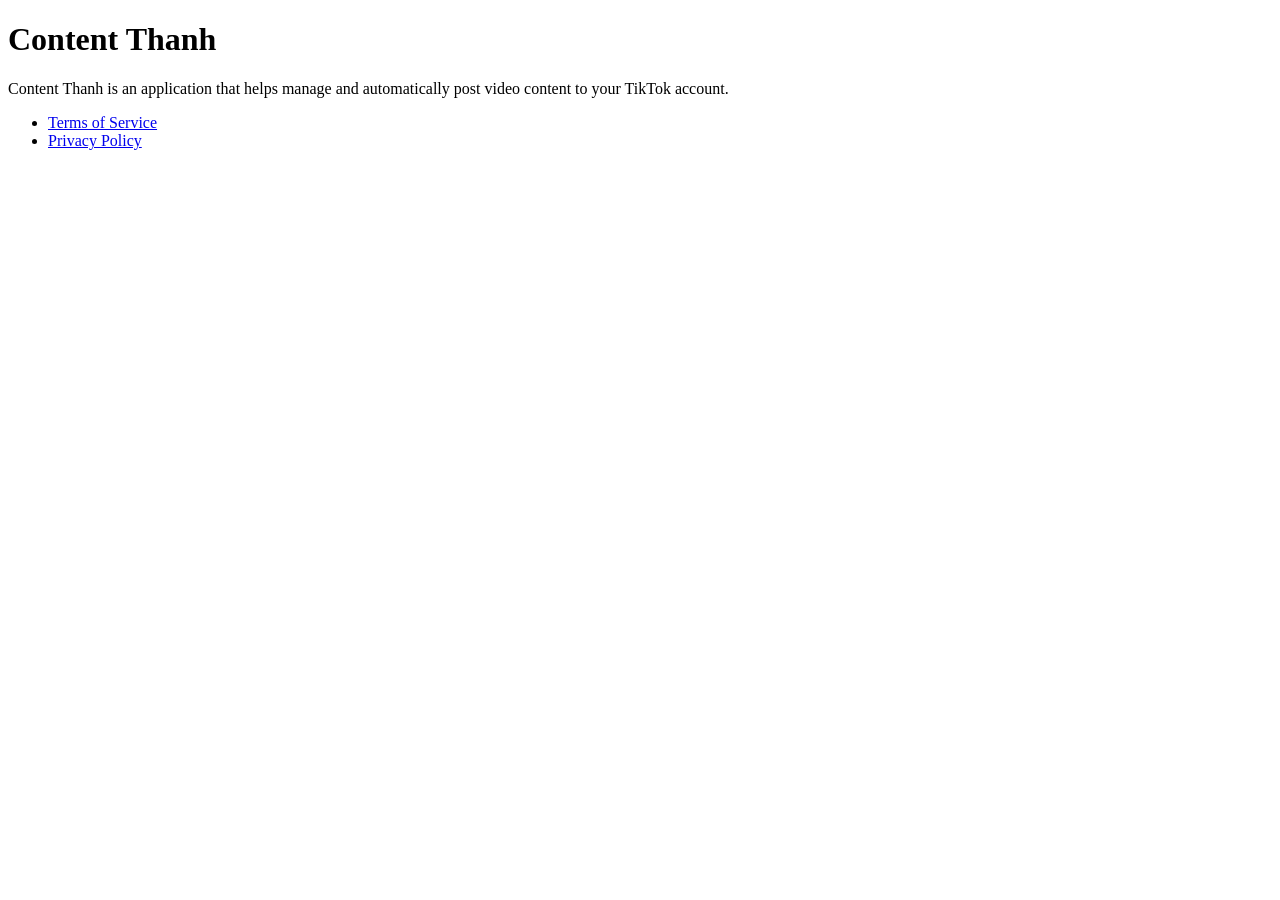
==== index.html @ da30230d "Create index.html" ====
<!DOCTYPE html>
<html lang="en">
<head>
<meta charset="UTF-8">
<title>Content Thanh</title>
</head>
<body>
<h1>Content Thanh</h1>
<p>Content Thanh is an application that helps manage and automatically post video content to your TikTok account.</p>
<ul>
<li><a href="terms.html">Terms of Service</a></li>
<li><a href="privacy.html">Privacy Policy</a></li>
</ul>
</body>
</html>
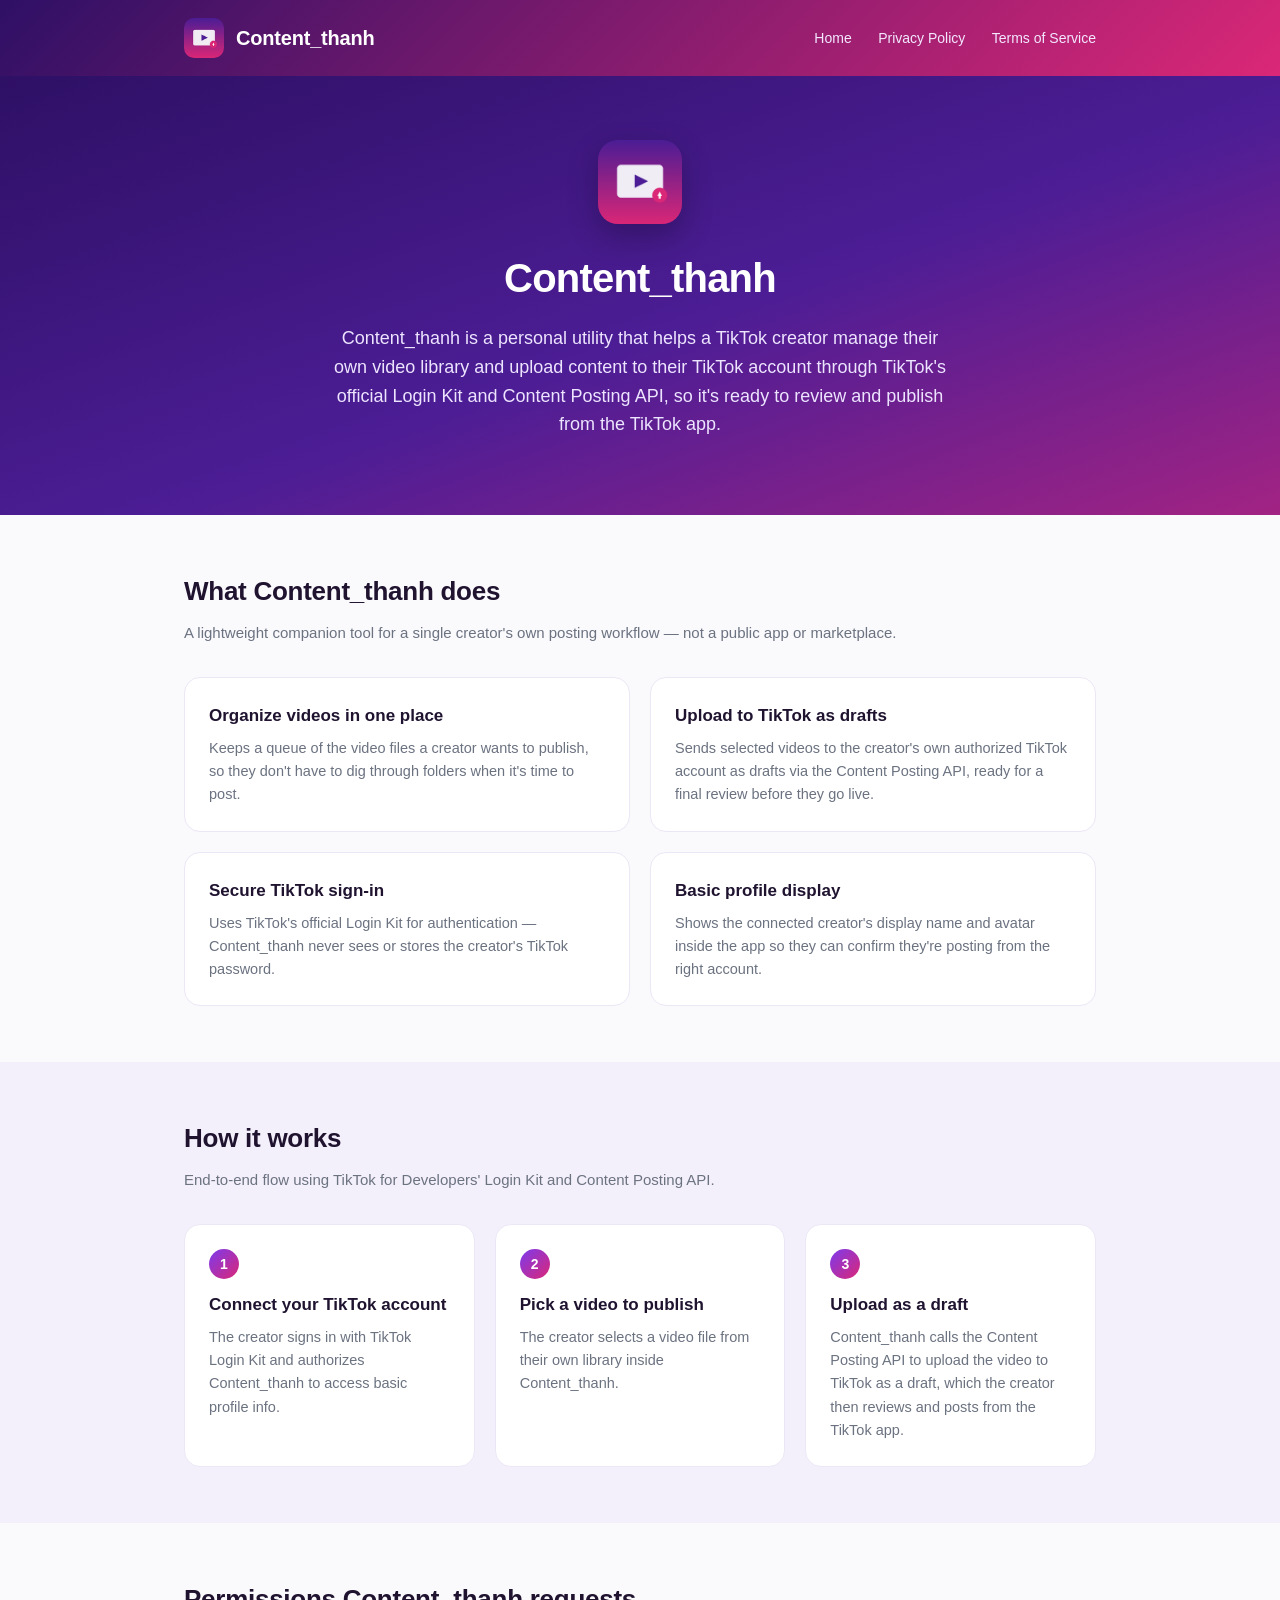
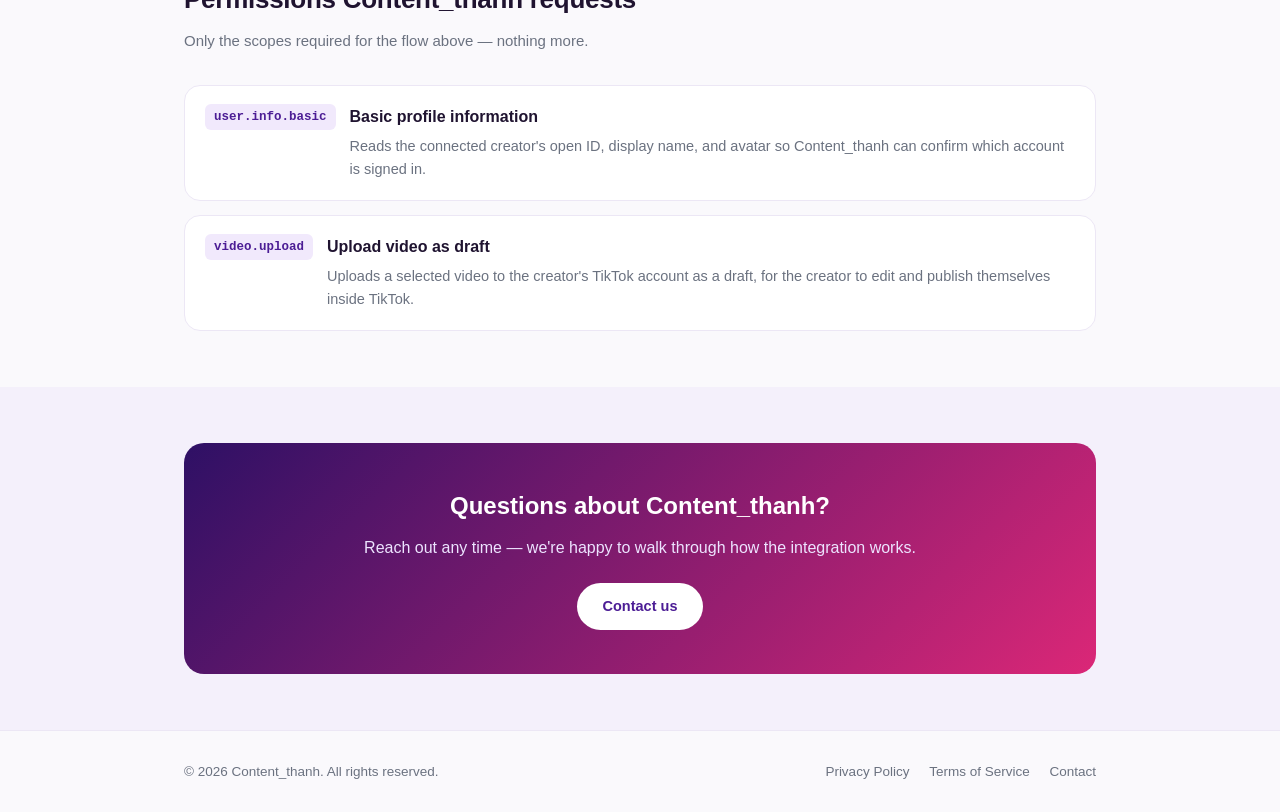
==== commit 1729b96d: "Rebuild site content and add app icon/favicon for TikTok review" ====
--- a/index.html
+++ b/index.html
@@ -2,14 +2,131 @@
 <html lang="en">
 <head>
 <meta charset="UTF-8">
-<title>Content Thanh</title>
+<meta name="viewport" content="width=device-width, initial-scale=1.0">
+<title>Content_thanh &mdash; Automatic TikTok Video Posting Tool</title>
+<meta name="description" content="Content_thanh helps creators manage and automatically post video content to their own TikTok account through TikTok's official Login Kit and Content Posting API.">
+<link rel="icon" type="image/x-icon" href="favicon.ico">
+<link rel="icon" type="image/png" sizes="32x32" href="icon-32.png">
+<link rel="icon" type="image/png" sizes="192x192" href="icon-192.png">
+<link rel="apple-touch-icon" href="apple-touch-icon.png">
+<link rel="stylesheet" href="style.css">
 </head>
 <body>
-<h1>Content Thanh</h1>
-<p>Content Thanh is an application that helps manage and automatically post video content to your TikTok account.</p>
-<ul>
-<li><a href="terms.html">Terms of Service</a></li>
-<li><a href="privacy.html">Privacy Policy</a></li>
-</ul>
+
+<header class="site-header">
+  <div class="wrap">
+    <div class="brand">
+      <img src="icon-64.png" alt="Content_thanh app icon">
+      <span>Content_thanh</span>
+    </div>
+    <nav class="site-nav">
+      <a href="index.html">Home</a>
+      <a href="privacy.html">Privacy Policy</a>
+      <a href="terms.html">Terms of Service</a>
+    </nav>
+  </div>
+</header>
+
+<section class="hero">
+  <div class="wrap">
+    <img class="icon-badge" src="icon-192.png" alt="Content_thanh">
+    <h1>Content_thanh</h1>
+    <p class="lead">Content_thanh is a personal utility that helps a TikTok creator manage their own video library and upload content to their TikTok account through TikTok's official Login Kit and Content Posting API, so it's ready to review and publish from the TikTok app.</p>
+  </div>
+</section>
+
+<section>
+  <div class="wrap">
+    <h2 class="section-title">What Content_thanh does</h2>
+    <p class="section-sub">A lightweight companion tool for a single creator's own posting workflow &mdash; not a public app or marketplace.</p>
+    <div class="grid-2">
+      <div class="card">
+        <h3>Organize videos in one place</h3>
+        <p>Keeps a queue of the video files a creator wants to publish, so they don't have to dig through folders when it's time to post.</p>
+      </div>
+      <div class="card">
+        <h3>Upload to TikTok as drafts</h3>
+        <p>Sends selected videos to the creator's own authorized TikTok account as drafts via the Content Posting API, ready for a final review before they go live.</p>
+      </div>
+      <div class="card">
+        <h3>Secure TikTok sign-in</h3>
+        <p>Uses TikTok's official Login Kit for authentication &mdash; Content_thanh never sees or stores the creator's TikTok password.</p>
+      </div>
+      <div class="card">
+        <h3>Basic profile display</h3>
+        <p>Shows the connected creator's display name and avatar inside the app so they can confirm they're posting from the right account.</p>
+      </div>
+    </div>
+  </div>
+</section>
+
+<section class="alt">
+  <div class="wrap">
+    <h2 class="section-title">How it works</h2>
+    <p class="section-sub">End-to-end flow using TikTok for Developers' Login Kit and Content Posting API.</p>
+    <div class="grid-3">
+      <div class="card">
+        <span class="num">1</span>
+        <h3>Connect your TikTok account</h3>
+        <p>The creator signs in with TikTok Login Kit and authorizes Content_thanh to access basic profile info.</p>
+      </div>
+      <div class="card">
+        <span class="num">2</span>
+        <h3>Pick a video to publish</h3>
+        <p>The creator selects a video file from their own library inside Content_thanh.</p>
+      </div>
+      <div class="card">
+        <span class="num">3</span>
+        <h3>Upload as a draft</h3>
+        <p>Content_thanh calls the Content Posting API to upload the video to TikTok as a draft, which the creator then reviews and posts from the TikTok app.</p>
+      </div>
+    </div>
+  </div>
+</section>
+
+<section>
+  <div class="wrap">
+    <h2 class="section-title">Permissions Content_thanh requests</h2>
+    <p class="section-sub">Only the scopes required for the flow above &mdash; nothing more.</p>
+    <div class="scope-list">
+      <div class="scope-item">
+        <code>user.info.basic</code>
+        <div>
+          <strong>Basic profile information</strong>
+          <p>Reads the connected creator's open ID, display name, and avatar so Content_thanh can confirm which account is signed in.</p>
+        </div>
+      </div>
+      <div class="scope-item">
+        <code>video.upload</code>
+        <div>
+          <strong>Upload video as draft</strong>
+          <p>Uploads a selected video to the creator's TikTok account as a draft, for the creator to edit and publish themselves inside TikTok.</p>
+        </div>
+      </div>
+    </div>
+  </div>
+</section>
+
+<section class="alt">
+  <div class="wrap">
+    <div class="cta">
+      <h2>Questions about Content_thanh?</h2>
+      <p>Reach out any time &mdash; we're happy to walk through how the integration works.</p>
+      <a class="btn" href="mailto:nvtthanh11@gmail.com">Contact us</a>
+    </div>
+  </div>
+</section>
+
+<footer class="site-footer">
+  <div class="wrap">
+    <span>&copy; 2026 Content_thanh. All rights reserved.</span>
+    <div>
+      <a href="privacy.html">Privacy Policy</a>
+      <a href="terms.html">Terms of Service</a>
+      <a href="mailto:nvtthanh11@gmail.com">Contact</a>
+    </div>
+  </div>
+</footer>
+
 </body>
 </html>
--- a/style.css
+++ b/style.css
@@ -0,0 +1,167 @@
+:root {
+  --purple-900: #2e1065;
+  --purple-700: #4c1d95;
+  --purple-500: #7c3aed;
+  --pink-500: #db2777;
+  --ink: #1f1330;
+  --muted: #6b7280;
+  --bg: #faf9fc;
+  --card: #ffffff;
+  --border: #ece7f5;
+  --radius: 16px;
+}
+
+* { box-sizing: border-box; }
+
+body {
+  margin: 0;
+  font-family: -apple-system, BlinkMacSystemFont, "Segoe UI", Roboto, Helvetica, Arial, sans-serif;
+  color: var(--ink);
+  background: var(--bg);
+  line-height: 1.6;
+}
+
+a { color: var(--purple-500); text-decoration: none; }
+a:hover { text-decoration: underline; }
+
+.wrap { max-width: 960px; margin: 0 auto; padding: 0 24px; }
+
+/* Header */
+header.site-header {
+  background: linear-gradient(135deg, var(--purple-900), var(--pink-500));
+  color: #fff;
+  padding: 18px 0;
+}
+header.site-header .wrap {
+  display: flex;
+  align-items: center;
+  justify-content: space-between;
+}
+.brand { display: flex; align-items: center; gap: 12px; }
+.brand img { width: 40px; height: 40px; border-radius: 10px; display: block; }
+.brand span { font-weight: 700; font-size: 20px; letter-spacing: -0.01em; color: #fff; }
+nav.site-nav a {
+  color: #f3e8ff;
+  margin-left: 22px;
+  font-size: 14px;
+  font-weight: 500;
+}
+nav.site-nav a:hover { color: #fff; }
+
+/* Hero */
+.hero {
+  background: linear-gradient(160deg, var(--purple-900), var(--purple-700) 55%, var(--pink-500) 130%);
+  color: #fff;
+  padding: 64px 0 76px;
+}
+.hero .wrap { text-align: center; }
+.hero h1 {
+  font-size: 40px;
+  margin: 0 0 14px;
+  letter-spacing: -0.02em;
+}
+.hero p.lead {
+  font-size: 18px;
+  color: #ede4ff;
+  max-width: 620px;
+  margin: 0 auto;
+}
+.hero .icon-badge {
+  width: 84px; height: 84px; border-radius: 20px; margin: 0 auto 22px; display: block;
+  box-shadow: 0 12px 30px rgba(0,0,0,.25);
+}
+
+section { padding: 56px 0; }
+section.alt { background: #f4f0fb; }
+
+h2.section-title {
+  font-size: 26px;
+  margin: 0 0 8px;
+  letter-spacing: -0.01em;
+}
+p.section-sub { color: var(--muted); margin: 0 0 32px; font-size: 15px; }
+
+.grid-3 {
+  display: grid;
+  grid-template-columns: repeat(3, 1fr);
+  gap: 20px;
+}
+.grid-2 {
+  display: grid;
+  grid-template-columns: repeat(2, 1fr);
+  gap: 20px;
+}
+@media (max-width: 720px) {
+  .grid-3, .grid-2 { grid-template-columns: 1fr; }
+  .hero h1 { font-size: 30px; }
+}
+
+.card {
+  background: var(--card);
+  border: 1px solid var(--border);
+  border-radius: var(--radius);
+  padding: 24px;
+}
+.card h3 { margin: 0 0 8px; font-size: 17px; }
+.card p { margin: 0; color: var(--muted); font-size: 14.5px; }
+.card .num {
+  display: inline-flex; align-items: center; justify-content: center;
+  width: 30px; height: 30px; border-radius: 999px;
+  background: linear-gradient(135deg, var(--purple-500), var(--pink-500));
+  color: #fff; font-weight: 700; font-size: 14px; margin-bottom: 12px;
+}
+
+.scope-list { display: flex; flex-direction: column; gap: 14px; }
+.scope-item {
+  display: flex; gap: 14px; align-items: flex-start;
+  background: var(--card); border: 1px solid var(--border);
+  border-radius: var(--radius); padding: 18px 20px;
+}
+.scope-item code {
+  background: #f1e9fc; color: var(--purple-700);
+  padding: 3px 9px; border-radius: 6px; font-size: 12.5px; font-weight: 600;
+  white-space: nowrap;
+}
+.scope-item p { margin: 6px 0 0; color: var(--muted); font-size: 14.5px; }
+
+.cta {
+  text-align: center;
+  background: linear-gradient(135deg, var(--purple-900), var(--pink-500));
+  color: #fff; border-radius: 20px; padding: 44px 24px;
+}
+.cta h2 { margin: 0 0 10px; font-size: 24px; }
+.cta p { color: #ede4ff; margin: 0 0 22px; }
+.btn {
+  display: inline-block; background: #fff; color: var(--purple-700);
+  font-weight: 700; padding: 12px 26px; border-radius: 999px; font-size: 14.5px;
+}
+.btn:hover { text-decoration: none; opacity: .92; }
+
+footer.site-footer {
+  border-top: 1px solid var(--border);
+  padding: 30px 0;
+  color: var(--muted);
+  font-size: 13.5px;
+}
+footer.site-footer .wrap {
+  display: flex; justify-content: space-between; align-items: center; flex-wrap: wrap; gap: 12px;
+}
+footer.site-footer a { color: var(--muted); margin-left: 16px; }
+footer.site-footer a:first-child { margin-left: 0; }
+
+/* Legal pages */
+.legal-header {
+  background: linear-gradient(135deg, var(--purple-900), var(--pink-500));
+  color: #fff; padding: 40px 0 34px;
+}
+.legal-header .wrap { display: flex; align-items: center; gap: 16px; }
+.legal-header img { width: 52px; height: 52px; border-radius: 12px; box-shadow: 0 8px 20px rgba(0,0,0,.25); }
+.legal-header h1 { margin: 0; font-size: 26px; letter-spacing: -0.01em; }
+.legal-header .updated { color: #ede4ff; font-size: 13.5px; margin-top: 4px; }
+
+.legal-body { padding: 40px 0 60px; }
+.legal-body h2 { font-size: 18px; margin: 30px 0 8px; color: var(--purple-700); }
+.legal-body h2:first-child { margin-top: 0; }
+.legal-body p, .legal-body li { color: #3a3145; font-size: 15px; }
+.legal-body ul { padding-left: 20px; }
+.back-link { display: inline-block; margin-bottom: 18px; font-size: 14px; }
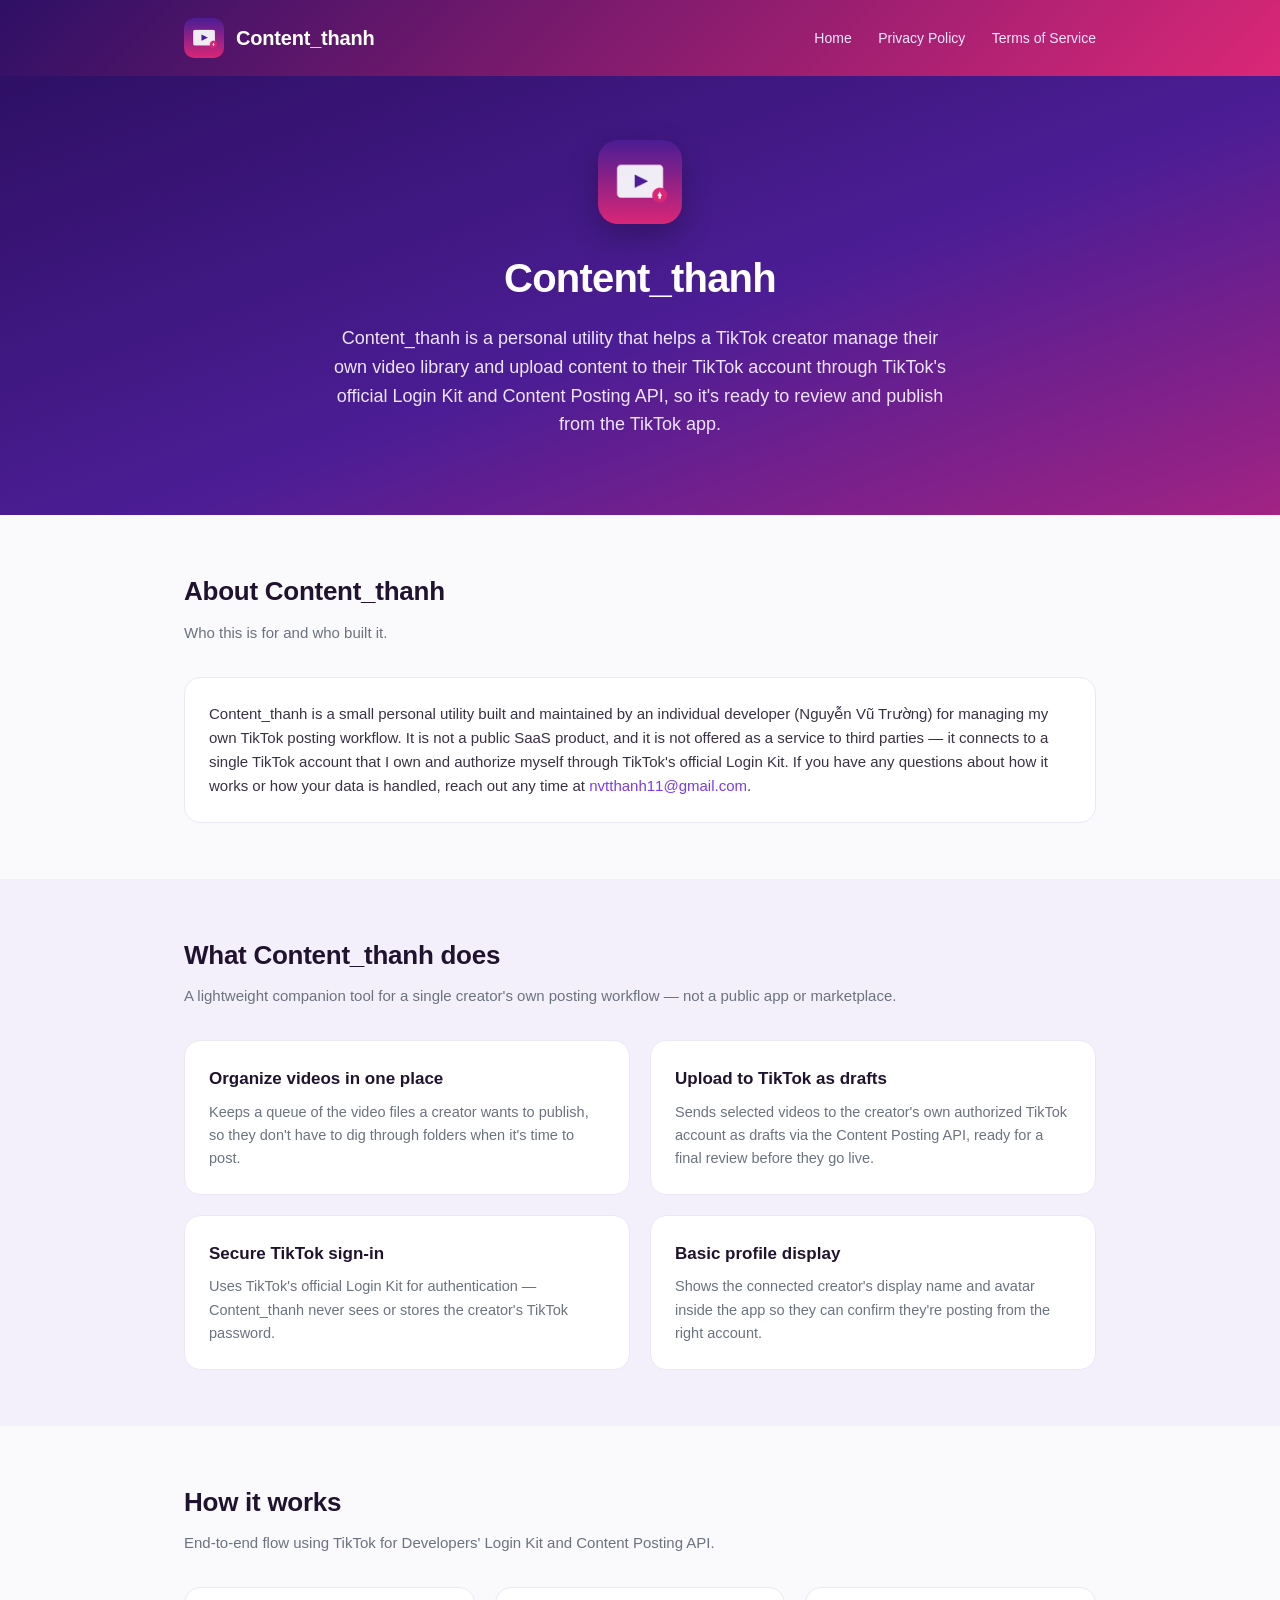
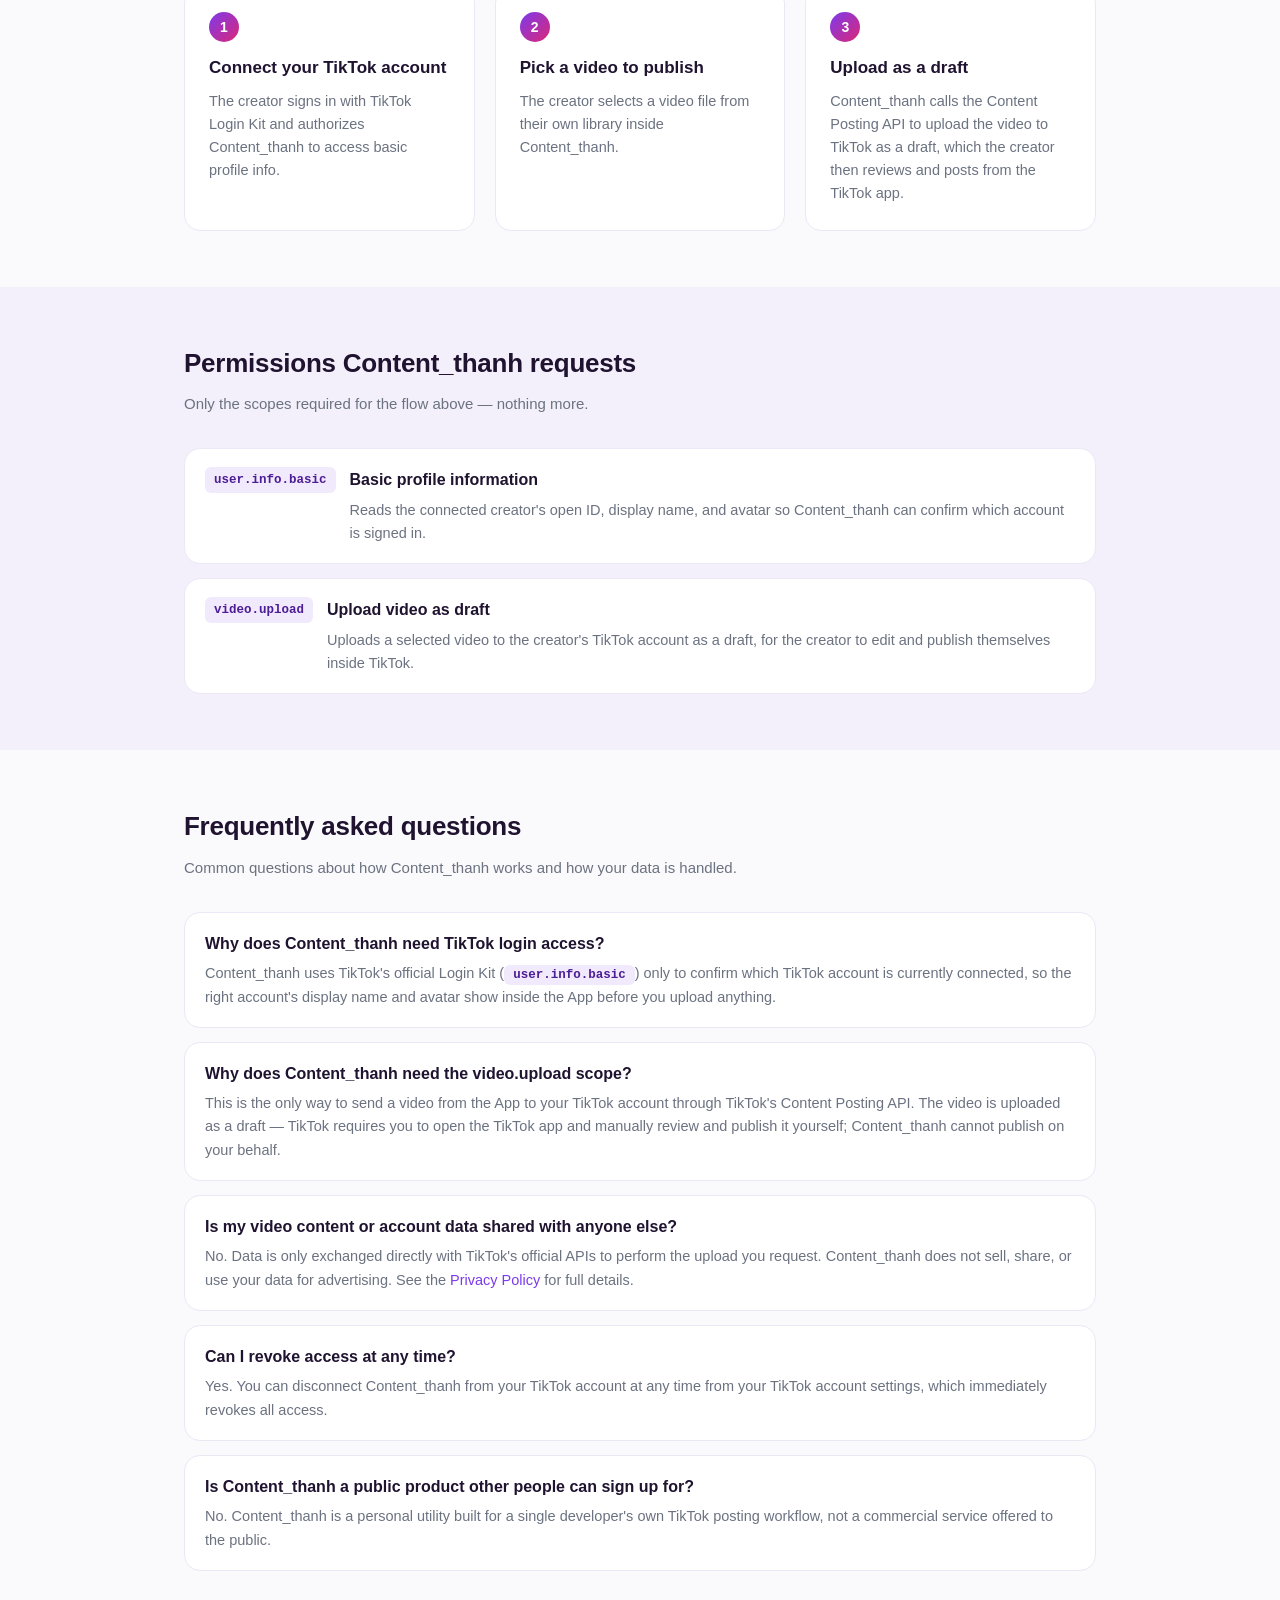
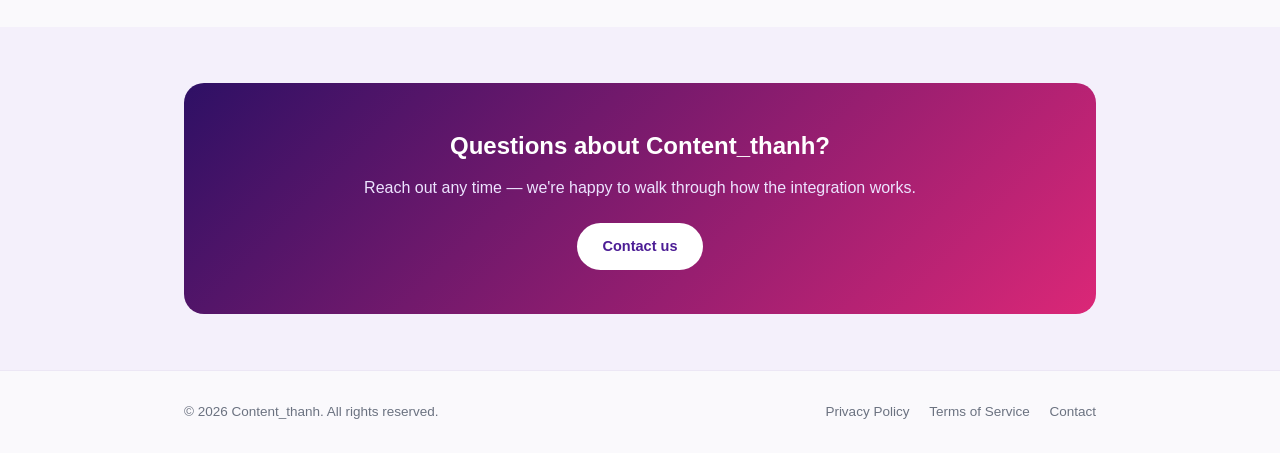
==== commit 69dc0455: "Add About and FAQ sections to homepage" ====
--- a/index.html
+++ b/index.html
@@ -37,6 +37,16 @@
 
 <section>
   <div class="wrap">
+    <h2 class="section-title">About Content_thanh</h2>
+    <p class="section-sub">Who this is for and who built it.</p>
+    <div class="card">
+      <p style="margin:0;color:#3a3145;font-size:15px;">Content_thanh is a small personal utility built and maintained by an individual developer (Nguyễn Vũ Trường) for managing my own TikTok posting workflow. It is not a public SaaS product, and it is not offered as a service to third parties &mdash; it connects to a single TikTok account that I own and authorize myself through TikTok's official Login Kit. If you have any questions about how it works or how your data is handled, reach out any time at <a href="mailto:nvtthanh11@gmail.com">nvtthanh11@gmail.com</a>.</p>
+    </div>
+  </div>
+</section>
+
+<section class="alt">
+  <div class="wrap">
     <h2 class="section-title">What Content_thanh does</h2>
     <p class="section-sub">A lightweight companion tool for a single creator's own posting workflow &mdash; not a public app or marketplace.</p>
     <div class="grid-2">
@@ -60,7 +70,7 @@
   </div>
 </section>
 
-<section class="alt">
+<section>
   <div class="wrap">
     <h2 class="section-title">How it works</h2>
     <p class="section-sub">End-to-end flow using TikTok for Developers' Login Kit and Content Posting API.</p>
@@ -84,7 +94,7 @@
   </div>
 </section>
 
-<section>
+<section class="alt">
   <div class="wrap">
     <h2 class="section-title">Permissions Content_thanh requests</h2>
     <p class="section-sub">Only the scopes required for the flow above &mdash; nothing more.</p>
@@ -101,6 +111,45 @@
         <div>
           <strong>Upload video as draft</strong>
           <p>Uploads a selected video to the creator's TikTok account as a draft, for the creator to edit and publish themselves inside TikTok.</p>
+        </div>
+      </div>
+    </div>
+  </div>
+</section>
+
+<section>
+  <div class="wrap">
+    <h2 class="section-title">Frequently asked questions</h2>
+    <p class="section-sub">Common questions about how Content_thanh works and how your data is handled.</p>
+    <div class="scope-list">
+      <div class="scope-item">
+        <div>
+          <strong>Why does Content_thanh need TikTok login access?</strong>
+          <p>Content_thanh uses TikTok's official Login Kit (<code>user.info.basic</code>) only to confirm which TikTok account is currently connected, so the right account's display name and avatar show inside the App before you upload anything.</p>
+        </div>
+      </div>
+      <div class="scope-item">
+        <div>
+          <strong>Why does Content_thanh need the video.upload scope?</strong>
+          <p>This is the only way to send a video from the App to your TikTok account through TikTok's Content Posting API. The video is uploaded as a draft &mdash; TikTok requires you to open the TikTok app and manually review and publish it yourself; Content_thanh cannot publish on your behalf.</p>
+        </div>
+      </div>
+      <div class="scope-item">
+        <div>
+          <strong>Is my video content or account data shared with anyone else?</strong>
+          <p>No. Data is only exchanged directly with TikTok's official APIs to perform the upload you request. Content_thanh does not sell, share, or use your data for advertising. See the <a href="privacy.html">Privacy Policy</a> for full details.</p>
+        </div>
+      </div>
+      <div class="scope-item">
+        <div>
+          <strong>Can I revoke access at any time?</strong>
+          <p>Yes. You can disconnect Content_thanh from your TikTok account at any time from your TikTok account settings, which immediately revokes all access.</p>
+        </div>
+      </div>
+      <div class="scope-item">
+        <div>
+          <strong>Is Content_thanh a public product other people can sign up for?</strong>
+          <p>No. Content_thanh is a personal utility built for a single developer's own TikTok posting workflow, not a commercial service offered to the public.</p>
         </div>
       </div>
     </div>
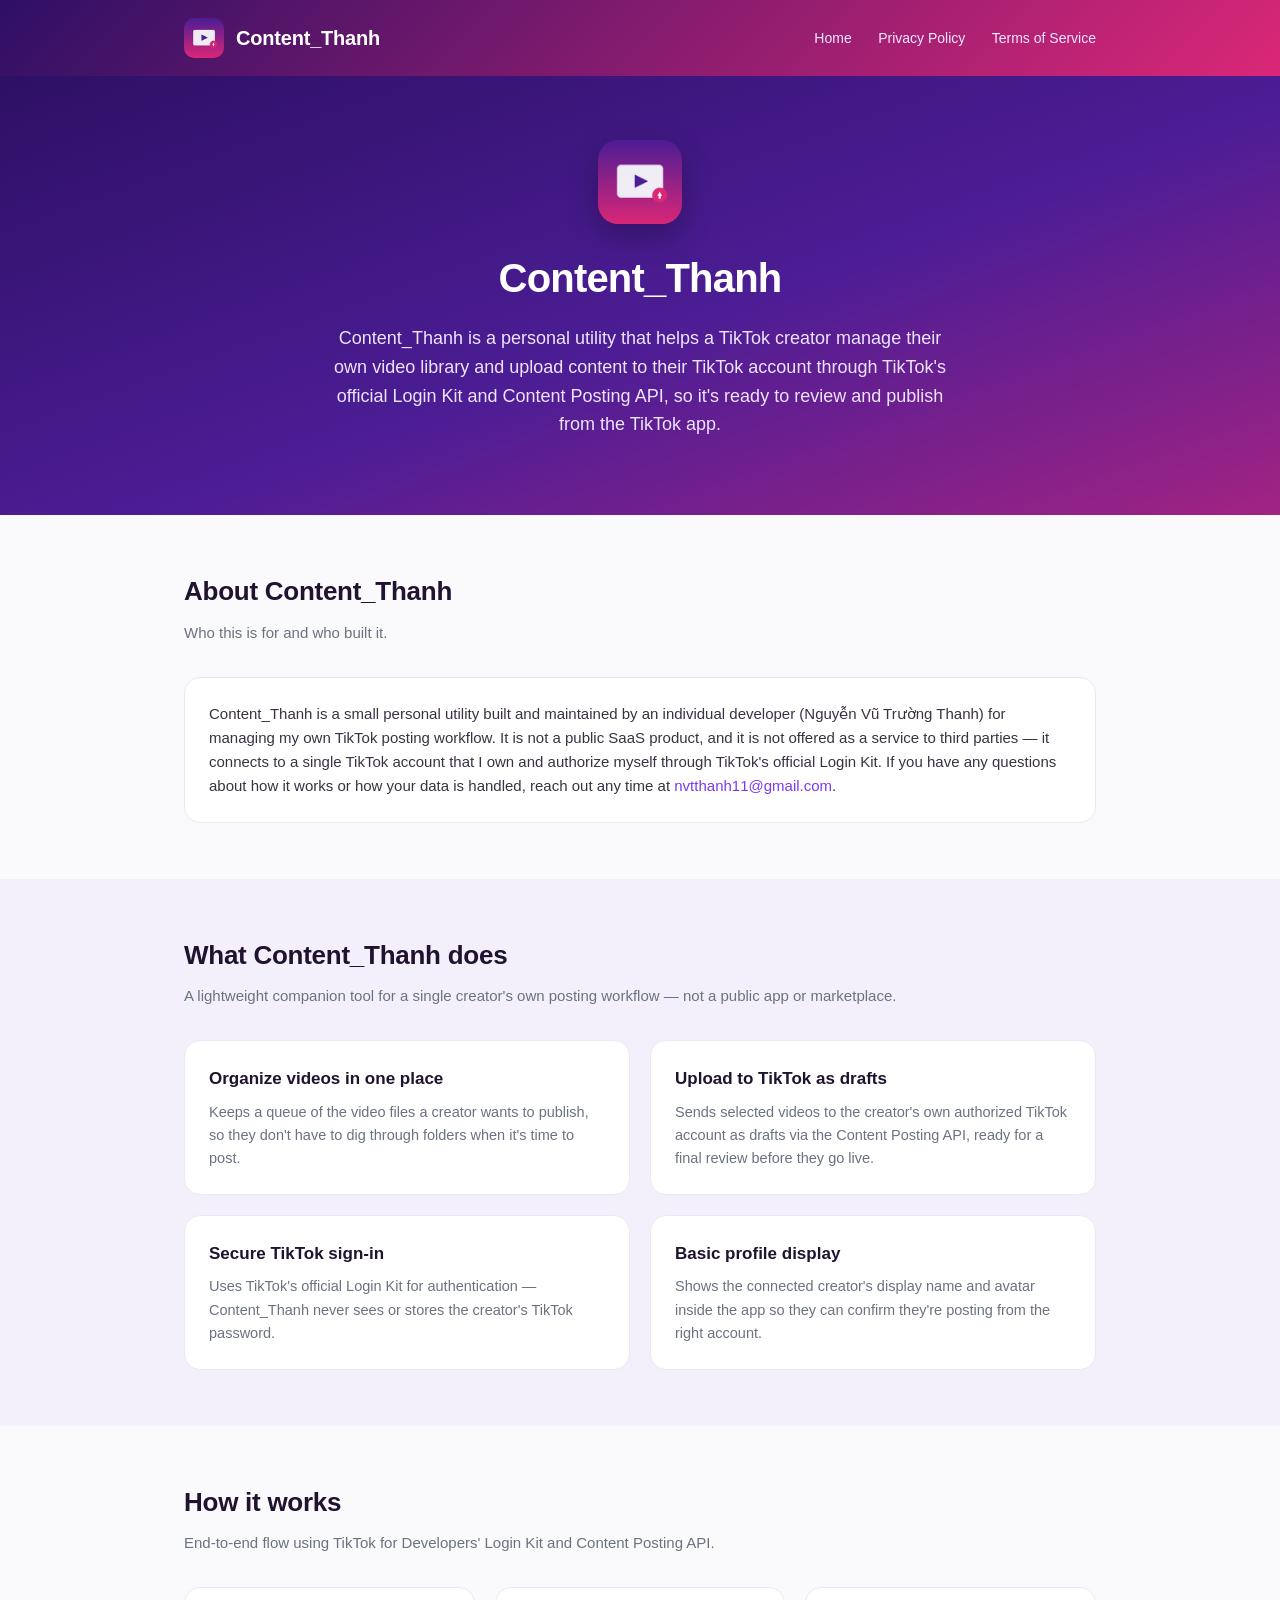
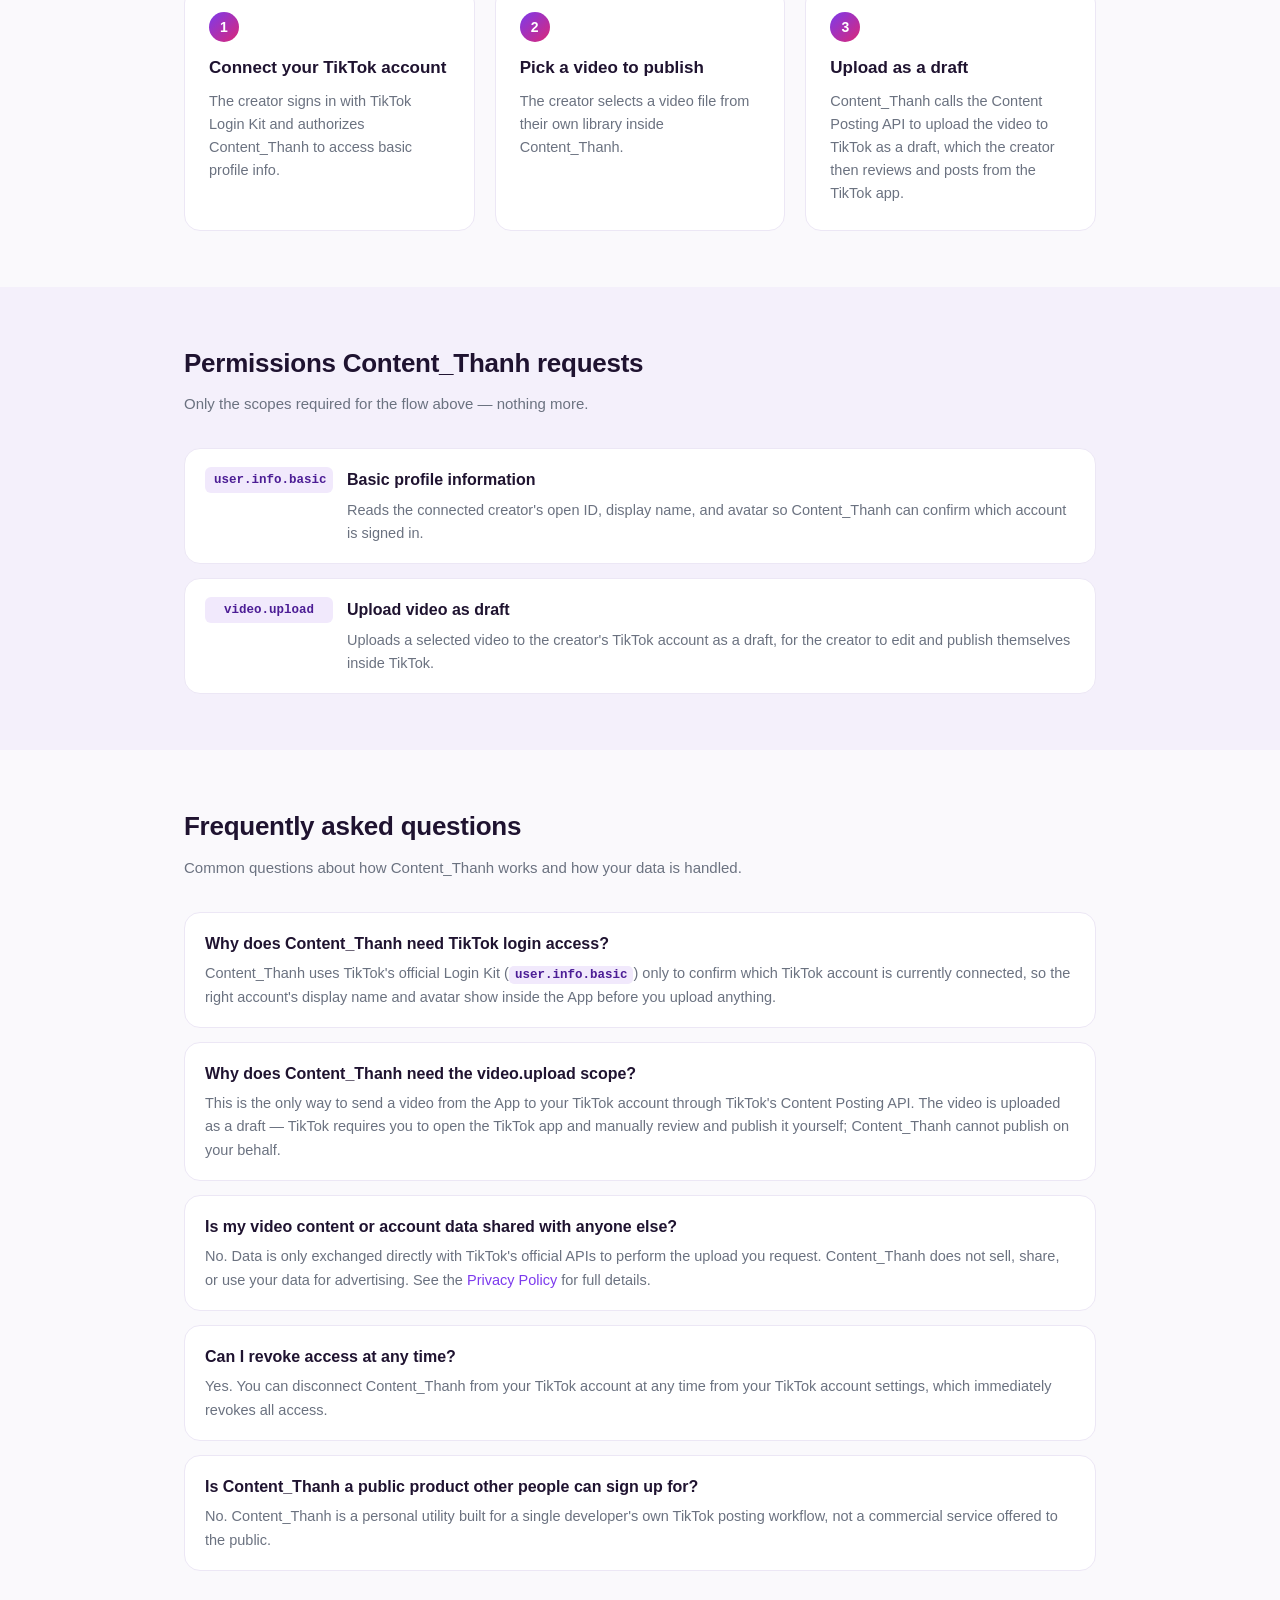
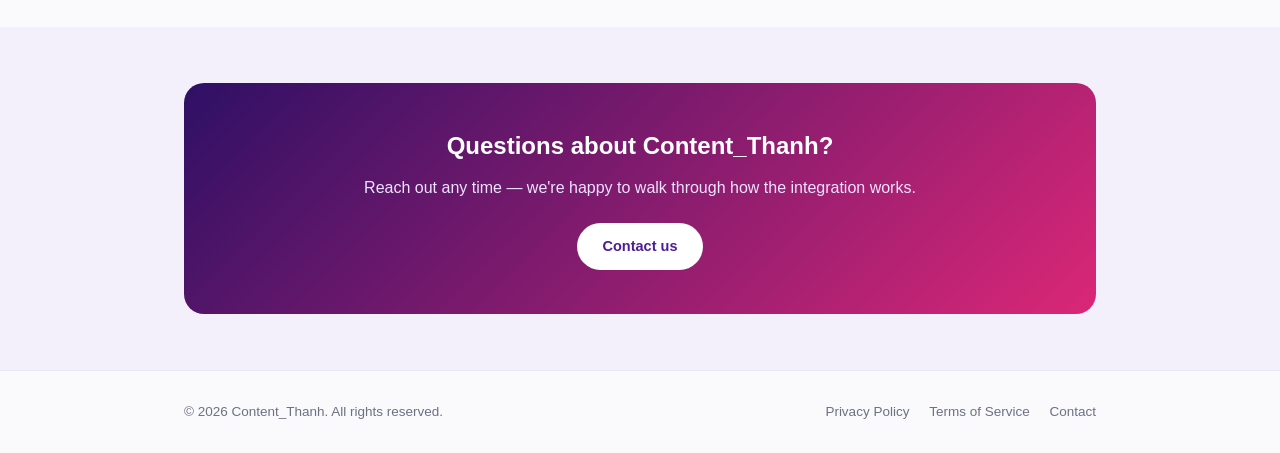
==== commit 543f5fc7: "Capitalize Content_Thanh, fix name, align permission badges" ====
--- a/index.html
+++ b/index.html
@@ -3,8 +3,8 @@
 <head>
 <meta charset="UTF-8">
 <meta name="viewport" content="width=device-width, initial-scale=1.0">
-<title>Content_thanh &mdash; Automatic TikTok Video Posting Tool</title>
-<meta name="description" content="Content_thanh helps creators manage and automatically post video content to their own TikTok account through TikTok's official Login Kit and Content Posting API.">
+<title>Content_Thanh &mdash; Automatic TikTok Video Posting Tool</title>
+<meta name="description" content="Content_Thanh helps creators manage and automatically post video content to their own TikTok account through TikTok's official Login Kit and Content Posting API.">
 <link rel="icon" type="image/x-icon" href="favicon.ico">
 <link rel="icon" type="image/png" sizes="32x32" href="icon-32.png">
 <link rel="icon" type="image/png" sizes="192x192" href="icon-192.png">
@@ -16,8 +16,8 @@
 <header class="site-header">
   <div class="wrap">
     <div class="brand">
-      <img src="icon-64.png" alt="Content_thanh app icon">
-      <span>Content_thanh</span>
+      <img src="icon-64.png" alt="Content_Thanh app icon">
+      <span>Content_Thanh</span>
     </div>
     <nav class="site-nav">
       <a href="index.html">Home</a>
@@ -29,25 +29,25 @@
 
 <section class="hero">
   <div class="wrap">
-    <img class="icon-badge" src="icon-192.png" alt="Content_thanh">
-    <h1>Content_thanh</h1>
-    <p class="lead">Content_thanh is a personal utility that helps a TikTok creator manage their own video library and upload content to their TikTok account through TikTok's official Login Kit and Content Posting API, so it's ready to review and publish from the TikTok app.</p>
+    <img class="icon-badge" src="icon-192.png" alt="Content_Thanh">
+    <h1>Content_Thanh</h1>
+    <p class="lead">Content_Thanh is a personal utility that helps a TikTok creator manage their own video library and upload content to their TikTok account through TikTok's official Login Kit and Content Posting API, so it's ready to review and publish from the TikTok app.</p>
   </div>
 </section>
 
 <section>
   <div class="wrap">
-    <h2 class="section-title">About Content_thanh</h2>
+    <h2 class="section-title">About Content_Thanh</h2>
     <p class="section-sub">Who this is for and who built it.</p>
     <div class="card">
-      <p style="margin:0;color:#3a3145;font-size:15px;">Content_thanh is a small personal utility built and maintained by an individual developer (Nguyễn Vũ Trường) for managing my own TikTok posting workflow. It is not a public SaaS product, and it is not offered as a service to third parties &mdash; it connects to a single TikTok account that I own and authorize myself through TikTok's official Login Kit. If you have any questions about how it works or how your data is handled, reach out any time at <a href="mailto:nvtthanh11@gmail.com">nvtthanh11@gmail.com</a>.</p>
+      <p style="margin:0;color:#3a3145;font-size:15px;">Content_Thanh is a small personal utility built and maintained by an individual developer (Nguyễn Vũ Trường Thanh) for managing my own TikTok posting workflow. It is not a public SaaS product, and it is not offered as a service to third parties &mdash; it connects to a single TikTok account that I own and authorize myself through TikTok's official Login Kit. If you have any questions about how it works or how your data is handled, reach out any time at <a href="mailto:nvtthanh11@gmail.com">nvtthanh11@gmail.com</a>.</p>
     </div>
   </div>
 </section>
 
 <section class="alt">
   <div class="wrap">
-    <h2 class="section-title">What Content_thanh does</h2>
+    <h2 class="section-title">What Content_Thanh does</h2>
     <p class="section-sub">A lightweight companion tool for a single creator's own posting workflow &mdash; not a public app or marketplace.</p>
     <div class="grid-2">
       <div class="card">
@@ -60,7 +60,7 @@
       </div>
       <div class="card">
         <h3>Secure TikTok sign-in</h3>
-        <p>Uses TikTok's official Login Kit for authentication &mdash; Content_thanh never sees or stores the creator's TikTok password.</p>
+        <p>Uses TikTok's official Login Kit for authentication &mdash; Content_Thanh never sees or stores the creator's TikTok password.</p>
       </div>
       <div class="card">
         <h3>Basic profile display</h3>
@@ -78,17 +78,17 @@
       <div class="card">
         <span class="num">1</span>
         <h3>Connect your TikTok account</h3>
-        <p>The creator signs in with TikTok Login Kit and authorizes Content_thanh to access basic profile info.</p>
+        <p>The creator signs in with TikTok Login Kit and authorizes Content_Thanh to access basic profile info.</p>
       </div>
       <div class="card">
         <span class="num">2</span>
         <h3>Pick a video to publish</h3>
-        <p>The creator selects a video file from their own library inside Content_thanh.</p>
+        <p>The creator selects a video file from their own library inside Content_Thanh.</p>
       </div>
       <div class="card">
         <span class="num">3</span>
         <h3>Upload as a draft</h3>
-        <p>Content_thanh calls the Content Posting API to upload the video to TikTok as a draft, which the creator then reviews and posts from the TikTok app.</p>
+        <p>Content_Thanh calls the Content Posting API to upload the video to TikTok as a draft, which the creator then reviews and posts from the TikTok app.</p>
       </div>
     </div>
   </div>
@@ -96,14 +96,14 @@
 
 <section class="alt">
   <div class="wrap">
-    <h2 class="section-title">Permissions Content_thanh requests</h2>
+    <h2 class="section-title">Permissions Content_Thanh requests</h2>
     <p class="section-sub">Only the scopes required for the flow above &mdash; nothing more.</p>
     <div class="scope-list">
       <div class="scope-item">
         <code>user.info.basic</code>
         <div>
           <strong>Basic profile information</strong>
-          <p>Reads the connected creator's open ID, display name, and avatar so Content_thanh can confirm which account is signed in.</p>
+          <p>Reads the connected creator's open ID, display name, and avatar so Content_Thanh can confirm which account is signed in.</p>
         </div>
       </div>
       <div class="scope-item">
@@ -120,36 +120,36 @@
 <section>
   <div class="wrap">
     <h2 class="section-title">Frequently asked questions</h2>
-    <p class="section-sub">Common questions about how Content_thanh works and how your data is handled.</p>
+    <p class="section-sub">Common questions about how Content_Thanh works and how your data is handled.</p>
     <div class="scope-list">
       <div class="scope-item">
         <div>
-          <strong>Why does Content_thanh need TikTok login access?</strong>
-          <p>Content_thanh uses TikTok's official Login Kit (<code>user.info.basic</code>) only to confirm which TikTok account is currently connected, so the right account's display name and avatar show inside the App before you upload anything.</p>
+          <strong>Why does Content_Thanh need TikTok login access?</strong>
+          <p>Content_Thanh uses TikTok's official Login Kit (<code>user.info.basic</code>) only to confirm which TikTok account is currently connected, so the right account's display name and avatar show inside the App before you upload anything.</p>
         </div>
       </div>
       <div class="scope-item">
         <div>
-          <strong>Why does Content_thanh need the video.upload scope?</strong>
-          <p>This is the only way to send a video from the App to your TikTok account through TikTok's Content Posting API. The video is uploaded as a draft &mdash; TikTok requires you to open the TikTok app and manually review and publish it yourself; Content_thanh cannot publish on your behalf.</p>
+          <strong>Why does Content_Thanh need the video.upload scope?</strong>
+          <p>This is the only way to send a video from the App to your TikTok account through TikTok's Content Posting API. The video is uploaded as a draft &mdash; TikTok requires you to open the TikTok app and manually review and publish it yourself; Content_Thanh cannot publish on your behalf.</p>
         </div>
       </div>
       <div class="scope-item">
         <div>
           <strong>Is my video content or account data shared with anyone else?</strong>
-          <p>No. Data is only exchanged directly with TikTok's official APIs to perform the upload you request. Content_thanh does not sell, share, or use your data for advertising. See the <a href="privacy.html">Privacy Policy</a> for full details.</p>
+          <p>No. Data is only exchanged directly with TikTok's official APIs to perform the upload you request. Content_Thanh does not sell, share, or use your data for advertising. See the <a href="privacy.html">Privacy Policy</a> for full details.</p>
         </div>
       </div>
       <div class="scope-item">
         <div>
           <strong>Can I revoke access at any time?</strong>
-          <p>Yes. You can disconnect Content_thanh from your TikTok account at any time from your TikTok account settings, which immediately revokes all access.</p>
+          <p>Yes. You can disconnect Content_Thanh from your TikTok account at any time from your TikTok account settings, which immediately revokes all access.</p>
         </div>
       </div>
       <div class="scope-item">
         <div>
-          <strong>Is Content_thanh a public product other people can sign up for?</strong>
-          <p>No. Content_thanh is a personal utility built for a single developer's own TikTok posting workflow, not a commercial service offered to the public.</p>
+          <strong>Is Content_Thanh a public product other people can sign up for?</strong>
+          <p>No. Content_Thanh is a personal utility built for a single developer's own TikTok posting workflow, not a commercial service offered to the public.</p>
         </div>
       </div>
     </div>
@@ -159,7 +159,7 @@
 <section class="alt">
   <div class="wrap">
     <div class="cta">
-      <h2>Questions about Content_thanh?</h2>
+      <h2>Questions about Content_Thanh?</h2>
       <p>Reach out any time &mdash; we're happy to walk through how the integration works.</p>
       <a class="btn" href="mailto:nvtthanh11@gmail.com">Contact us</a>
     </div>
@@ -168,7 +168,7 @@
 
 <footer class="site-footer">
   <div class="wrap">
-    <span>&copy; 2026 Content_thanh. All rights reserved.</span>
+    <span>&copy; 2026 Content_Thanh. All rights reserved.</span>
     <div>
       <a href="privacy.html">Privacy Policy</a>
       <a href="terms.html">Terms of Service</a>
--- a/style.css
+++ b/style.css
@@ -117,10 +117,15 @@
   background: var(--card); border: 1px solid var(--border);
   border-radius: var(--radius); padding: 18px 20px;
 }
-.scope-item code {
+.scope-item > code {
   background: #f1e9fc; color: var(--purple-700);
   padding: 3px 9px; border-radius: 6px; font-size: 12.5px; font-weight: 600;
-  white-space: nowrap;
+  white-space: nowrap; flex-shrink: 0;
+  width: 128px; text-align: center;
+}
+.scope-item p code {
+  background: #f1e9fc; color: var(--purple-700);
+  padding: 2px 6px; border-radius: 5px; font-size: 12.5px; font-weight: 600;
 }
 .scope-item p { margin: 6px 0 0; color: var(--muted); font-size: 14.5px; }
 
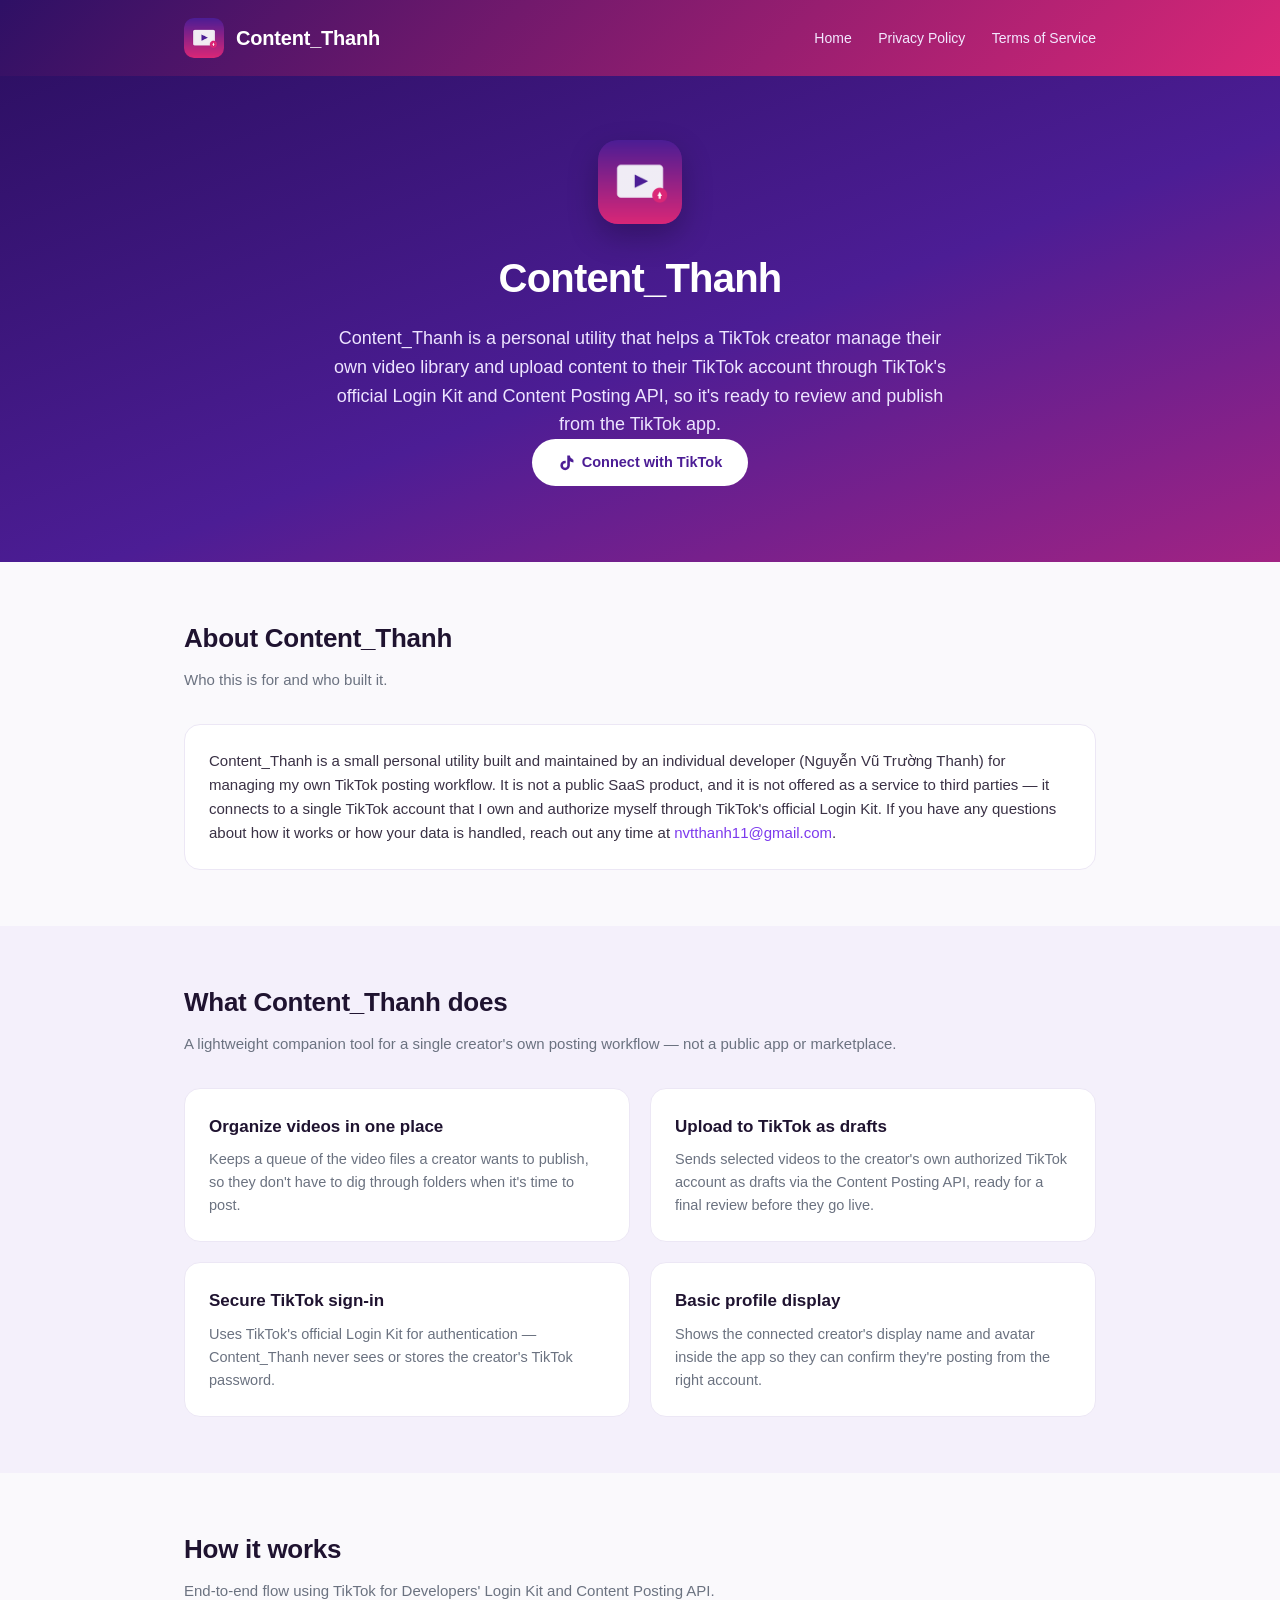
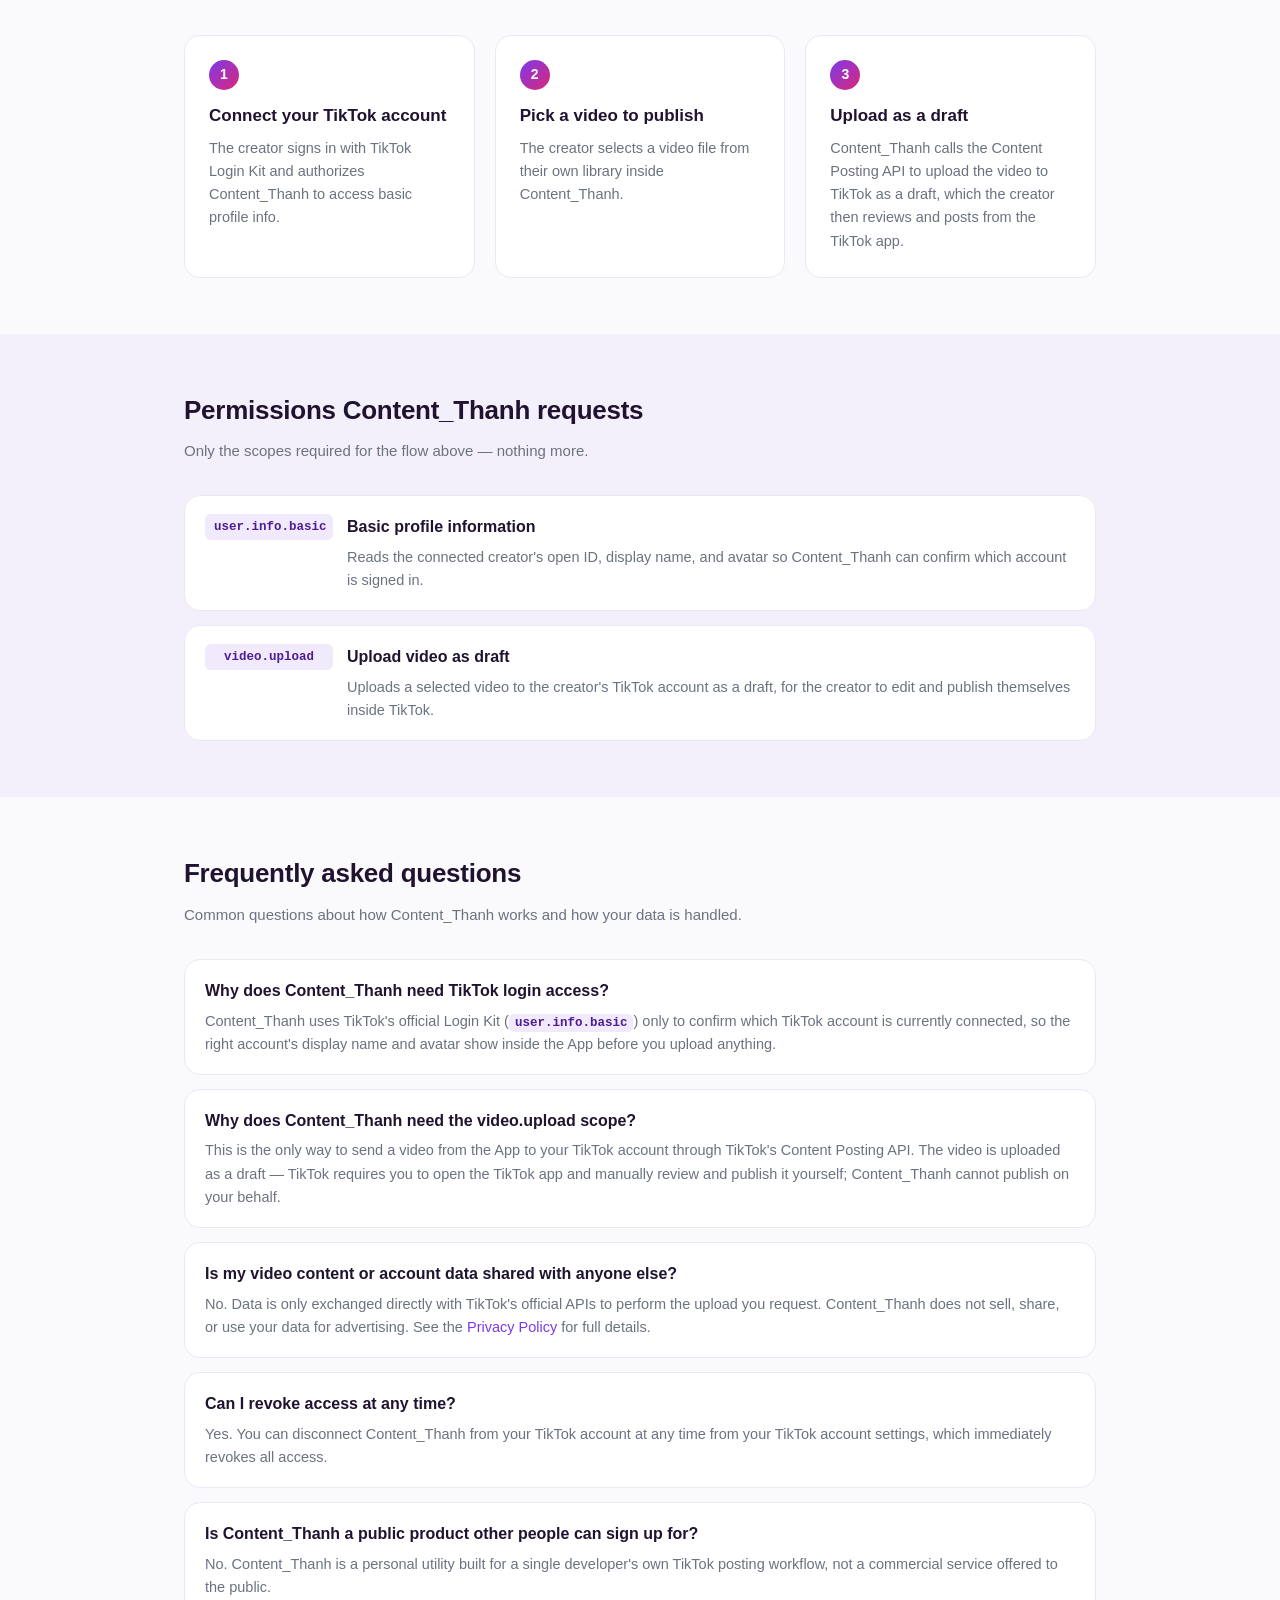
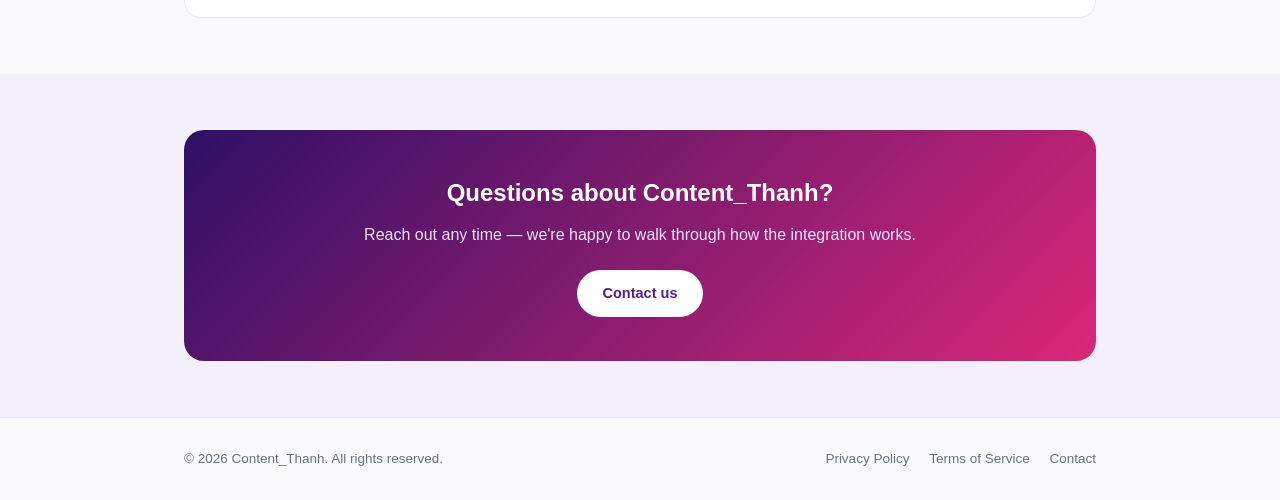
==== commit f153efa0: "Implement TikTok login functionality Added TikTok login button and connection script." ====
--- a/index.html
+++ b/index.html
@@ -32,6 +32,11 @@
     <img class="icon-badge" src="icon-192.png" alt="Content_Thanh">
     <h1>Content_Thanh</h1>
     <p class="lead">Content_Thanh is a personal utility that helps a TikTok creator manage their own video library and upload content to their TikTok account through TikTok's official Login Kit and Content Posting API, so it's ready to review and publish from the TikTok app.</p>
+    <div class="hero-cta">
+      <a class="btn" id="tiktok-login-btn" href="https://www.tiktok.com/v2/auth/authorize/?client_key=aw1mnyno95dg4vum&scope=user.info.basic%2Cvideo.upload&response_type=code&redirect_uri=https%3A%2F%2Fnvtthanh11.github.io%2Fcontent-thanh-app%2F&state=login">
+        <svg xmlns="http://www.w3.org/2000/svg" width="18" height="18" viewBox="0 0 24 24" fill="currentColor" style="vertical-align:middle;margin-right:6px;flex-shrink:0"><path d="M19.59 6.69a4.83 4.83 0 0 1-3.77-4.25V2h-3.45v13.67a2.89 2.89 0 0 1-2.88 2.5 2.89 2.89 0 0 1-2.89-2.89 2.89 2.89 0 0 1 2.89-2.89c.28 0 .54.04.79.1V9.01a6.35 6.35 0 0 0-.79-.05 6.34 6.34 0 0 0-6.34 6.34 6.34 6.34 0 0 0 6.34 6.34 6.34 6.34 0 0 0 6.34-6.34V9.68a8.09 8.09 0 0 0 4.74 1.52V7.74a4.85 4.85 0 0 1-1-.05z"/></svg>Connect with TikTok
+      </a>
+    </div>
   </div>
 </section>
 
@@ -177,5 +182,20 @@
   </div>
 </footer>
 
+<script>
+(function(){
+  var p = new URLSearchParams(window.location.search);
+  if(p.get('code')){
+    var b = document.getElementById('tiktok-login-btn');
+    if(b){
+      b.innerHTML = '&#10003; TikTok Connected';
+      b.style.background = '#10b981';
+      b.style.color = '#fff';
+      b.removeAttribute('href');
+      b.style.cursor = 'default';
+    }
+  }
+})();
+</script>
 </body>
 </html>
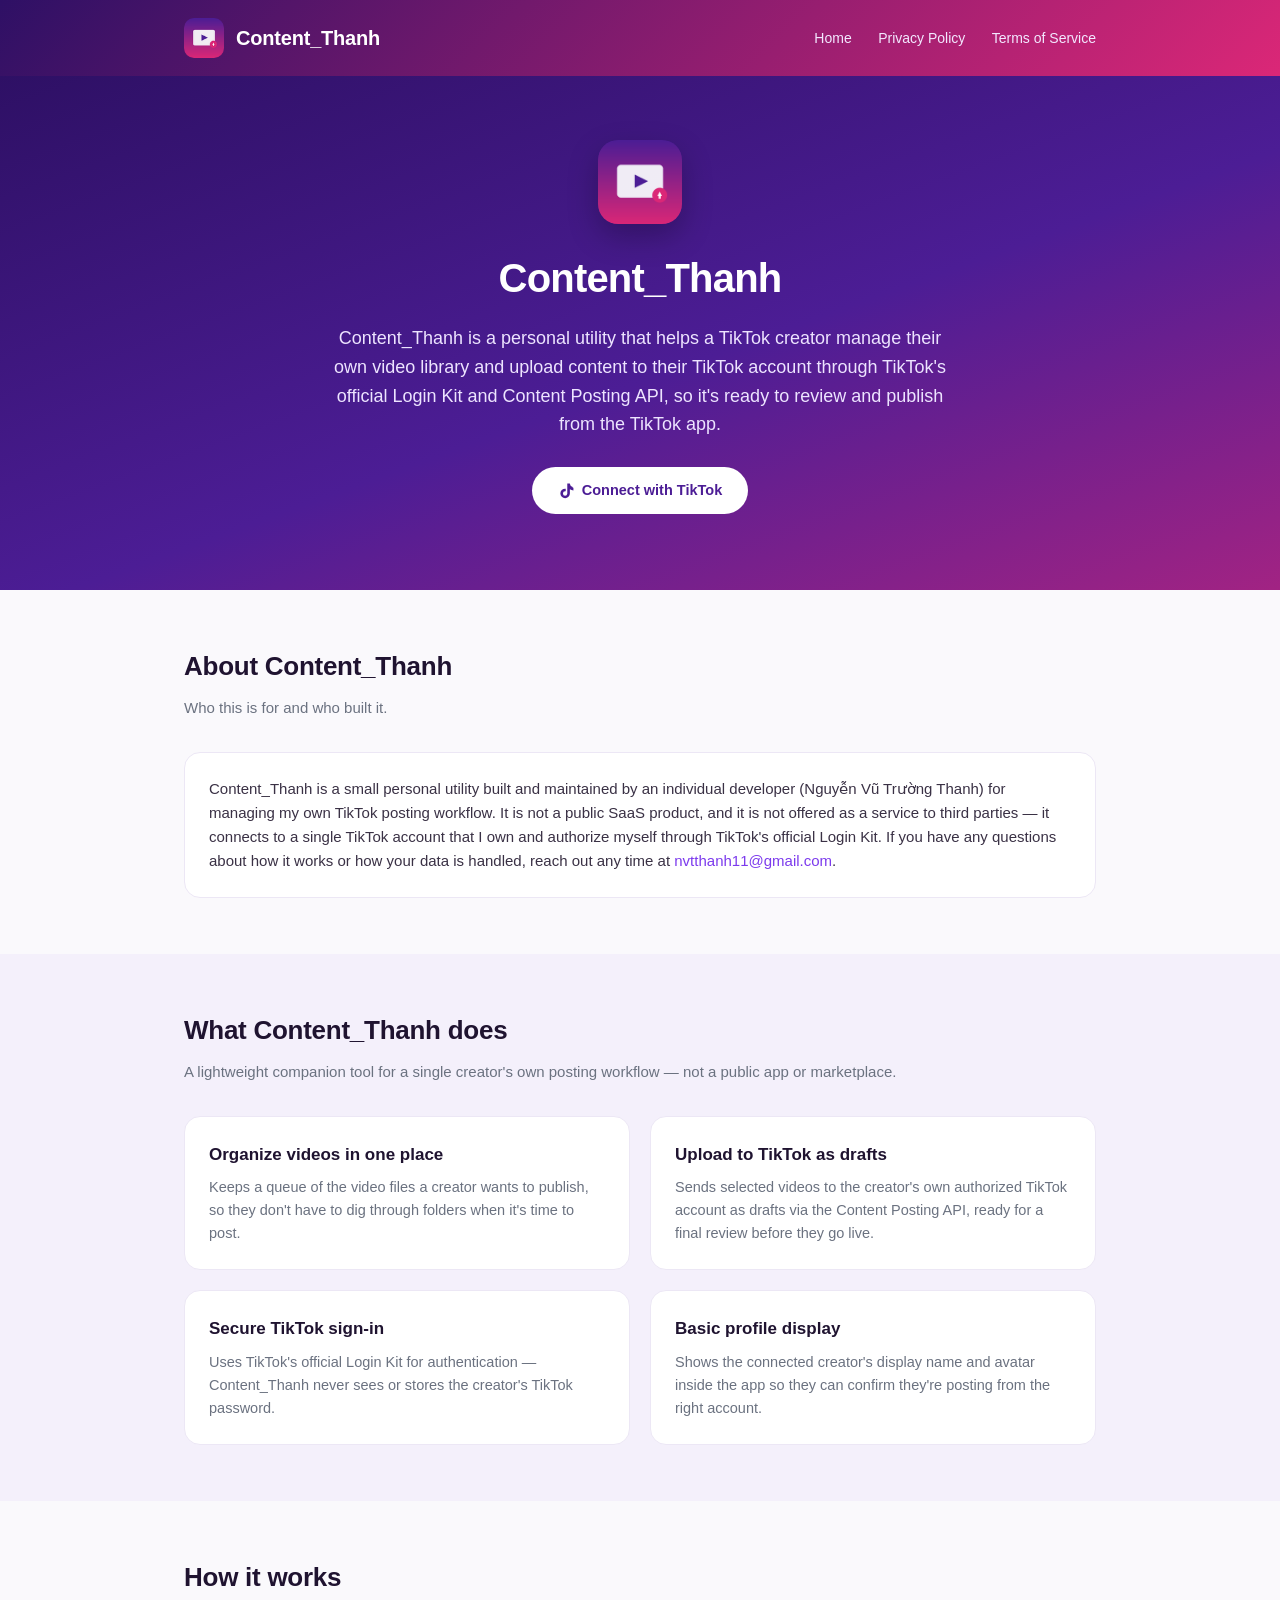
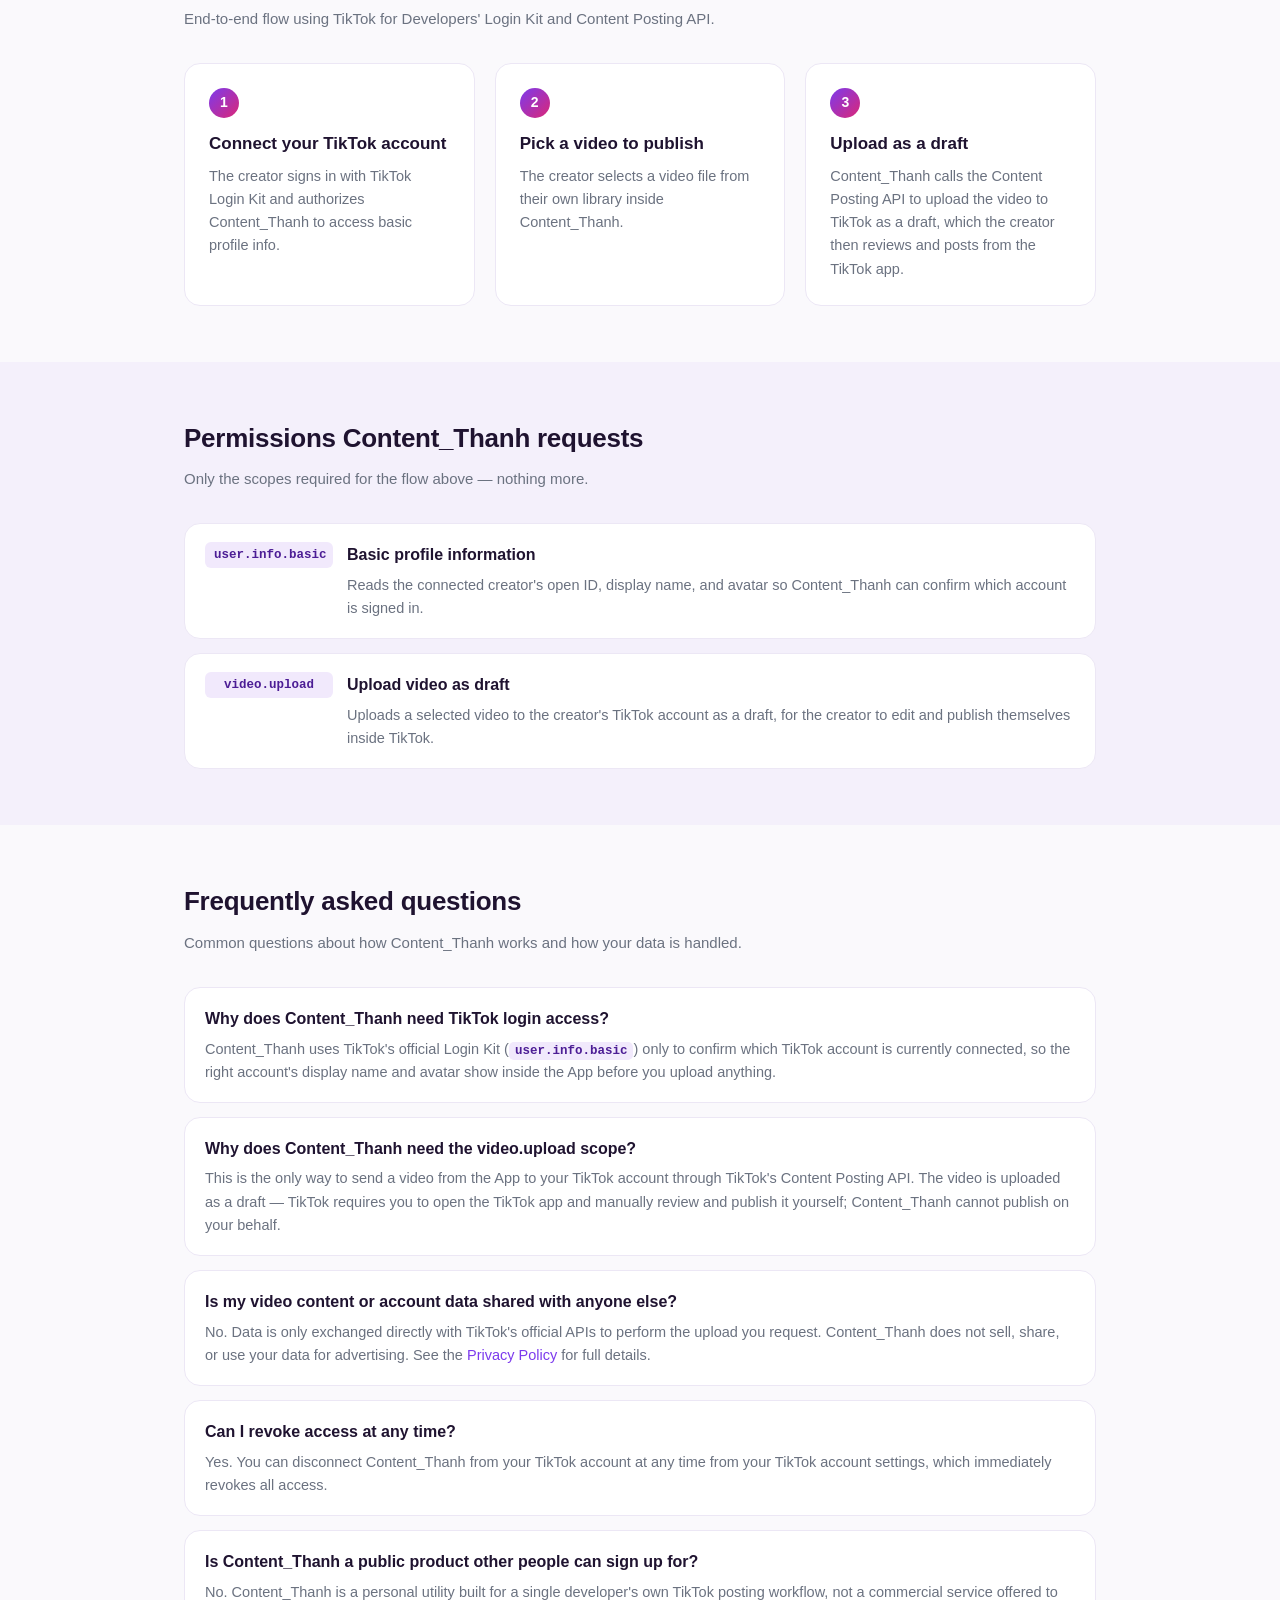
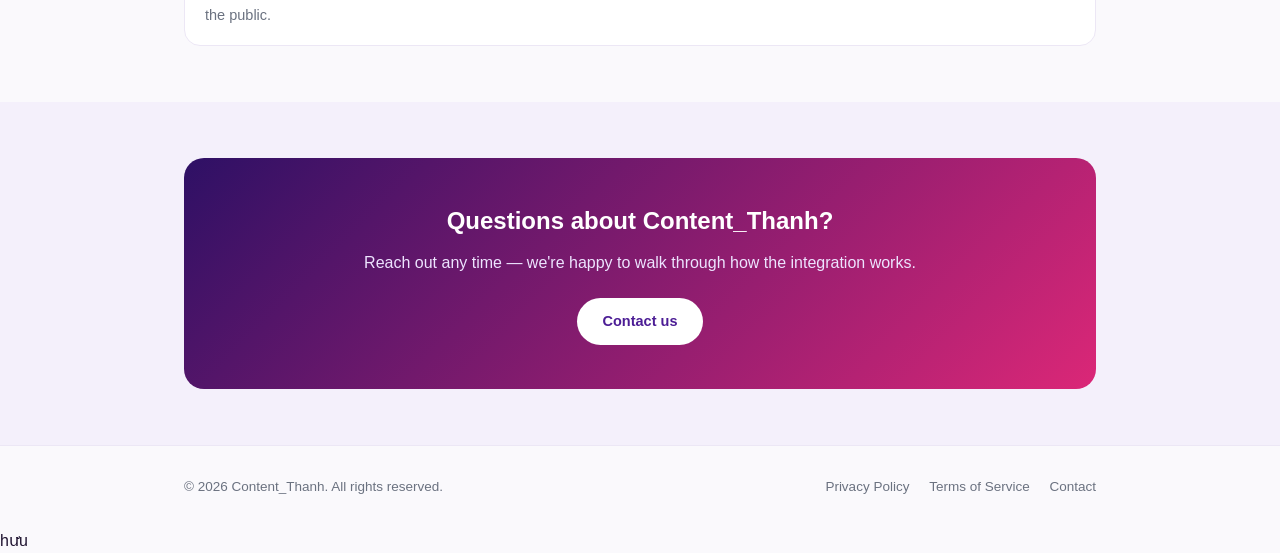
==== commit 8121d476: "Update index.html" ====
--- a/index.html
+++ b/index.html
@@ -33,7 +33,7 @@
     <h1>Content_Thanh</h1>
     <p class="lead">Content_Thanh is a personal utility that helps a TikTok creator manage their own video library and upload content to their TikTok account through TikTok's official Login Kit and Content Posting API, so it's ready to review and publish from the TikTok app.</p>
     <div class="hero-cta">
-      <a class="btn" id="tiktok-login-btn" href="https://www.tiktok.com/v2/auth/authorize/?client_key=aw1mnyno95dg4vum&scope=user.info.basic%2Cvideo.upload&response_type=code&redirect_uri=https%3A%2F%2Fnvtthanh11.github.io%2Fcontent-thanh-app%2F&state=login">
+      <a class="btn" id="tiktok-login-btn" href="#">
         <svg xmlns="http://www.w3.org/2000/svg" width="18" height="18" viewBox="0 0 24 24" fill="currentColor" style="vertical-align:middle;margin-right:6px;flex-shrink:0"><path d="M19.59 6.69a4.83 4.83 0 0 1-3.77-4.25V2h-3.45v13.67a2.89 2.89 0 0 1-2.88 2.5 2.89 2.89 0 0 1-2.89-2.89 2.89 2.89 0 0 1 2.89-2.89c.28 0 .54.04.79.1V9.01a6.35 6.35 0 0 0-.79-.05 6.34 6.34 0 0 0-6.34 6.34 6.34 6.34 0 0 0 6.34 6.34 6.34 6.34 0 0 0 6.34-6.34V9.68a8.09 8.09 0 0 0 4.74 1.52V7.74a4.85 4.85 0 0 1-1-.05z"/></svg>Connect with TikTok
       </a>
     </div>
@@ -194,8 +194,40 @@
       b.removeAttribute('href');
       b.style.cursor = 'default';
     }
+    return;
   }
+
+  var btn = document.getElementById('tiktok-login-btn');
+  if(!btn) return;
+
+  btn.addEventListener('click', async function(e){
+    e.preventDefault();
+    btn.textContent = 'Connecting…';
+    btn.style.opacity = '0.7';
+
+    var arr = new Uint8Array(32);
+    crypto.getRandomValues(arr);
+    var verifier = btoa(String.fromCharCode.apply(null, arr))
+      .replace(/\+/g,'-').replace(/\//g,'_').replace(/=/g,'');
+    sessionStorage.setItem('tt_cv', verifier);
+
+    var data = new TextEncoder().encode(verifier);
+    var hash = await crypto.subtle.digest('SHA-256', data);
+    var challenge = btoa(String.fromCharCode.apply(null, new Uint8Array(hash)))
+      .replace(/\+/g,'-').replace(/\//g,'_').replace(/=/g,'');
+
+    var url = new URL('https://www.tiktok.com/v2/auth/authorize/');
+    url.searchParams.set('client_key', 'aw1mnyno95dg4vum');
+    url.searchParams.set('scope', 'user.info.basic,video.upload');
+    url.searchParams.set('response_type', 'code');
+    url.searchParams.set('redirect_uri', 'https://nvtthanh11.github.io/content-thanh-app/');
+    url.searchParams.set('state', 'login');
+    url.searchParams.set('code_challenge', challenge);
+    url.searchParams.set('code_challenge_method', 'S256');
+
+    window.location.href = url.toString();
+  });
 })();
 </script>
 </body>
-</html>
+</html>hưu
--- a/style.css
+++ b/style.css
@@ -70,6 +70,8 @@
   width: 84px; height: 84px; border-radius: 20px; margin: 0 auto 22px; display: block;
   box-shadow: 0 12px 30px rgba(0,0,0,.25);
 }
+.hero .hero-cta { margin-top: 28px; }
+.hero .hero-cta .btn { display: inline-flex; align-items: center; }
 
 section { padding: 56px 0; }
 section.alt { background: #f4f0fb; }
